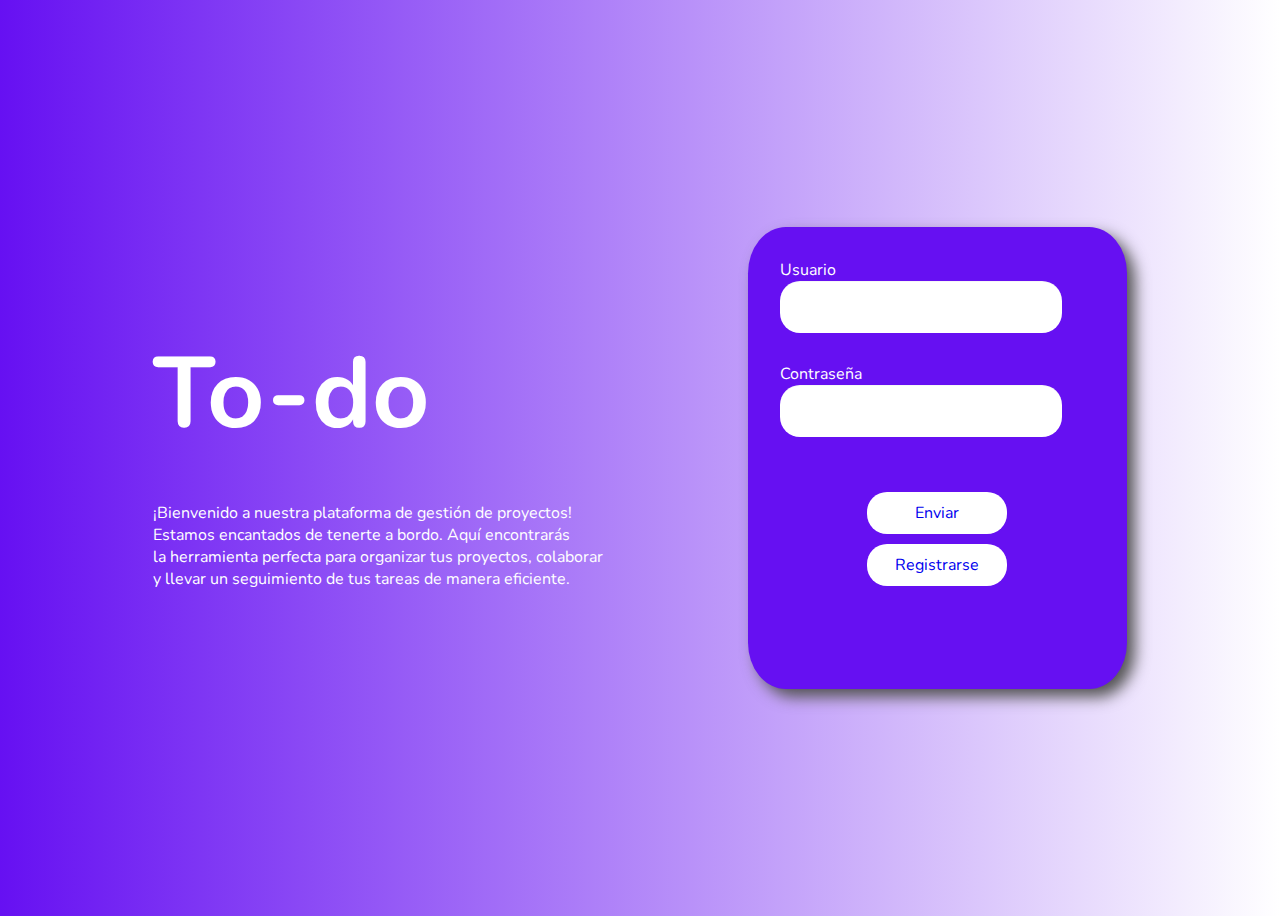
==== index.html @ 42b2934e "11/11" ====
<!DOCTYPE html>
<html lang="en">
<head>
    <meta charset="UTF-8">
    <meta name="viewport" content="width=device-width, initial-scale=1.0">
    <title>To-do</title>
    <link rel="stylesheet" href="https://fonts.googleapis.com/css?family=Nunito">
    <link href="https://fonts.googleapis.com/css2?family=Nunito:wght@400;700&display=swap" rel="stylesheet">
    <link rel="stylesheet" href="css/index.css">
</head>
<body>

<div class="Contenedor">
<div class="Info">
    <h1 class="Titulo">To-do</h1>
    <p class="Text"> ¡Bienvenido a nuestra plataforma de gestión de proyectos! </p>
    <p class="Text"> Estamos encantados de tenerte a bordo. Aquí encontrarás </p>
    <p class="Text"> la herramienta perfecta para organizar tus proyectos, colaborar</p>
    <p class="Text">  y llevar un seguimiento de tus tareas de manera eficiente. </p>

</div>
<div class="Caja">
    <form action="inicio.html" method="GET" class="Formulario">
        <label for="name">Usuario</label>
        <input type="text" id="name" name="user_name">
        <br>

        <label for="password">Contraseña</label>
        <input type="password" id="password" name="user_password">
        <br>
   </form>

   <a href="inicio.html" class="Btn">Enviar</a>
   <a href="registro.html" class="Btn">Registrarse</a>

</div>
</div>
</body>
</html>
---- css/index.css ----
* {
    font-family: 'Nunito';
    }

    body{
        background: linear-gradient(to right, #6610F2, white);
        color:white;
    }
    .Contenedor{
        display: flex;
        flex-wrap: wrap;
        flex-direction: row;
        align-items: center;
        height: 100vh;
        width: 100%;
       /*background-color: aqua;*/
        justify-content: space-evenly;
    }

    .Caja{
        background-color: #6610F2;
        width: 30%;
        height: 50%;
        display: flex;
        flex-direction: column;
        border-radius: 10%;
        text-align: center;
        align-items: center;
        padding-top: 1%;
        box-shadow: 8px 8px 15px rgb(84, 84, 84);
    }

    .Titulo{
        font-size: 100px;
        margin: 0px;
        margin-bottom: 40px;
    }

    label{
        color:white;
    }

    .Formulario {
        margin: 10px auto;
        padding: 10px 20px;
        border-radius: 8px;
        text-align: left;
    }

    .Formulario input[type="text"],
    .Formulario input[type="email"],
    .Formulario input[type="password"],
    .Formulario textarea,
    .Formulario select {
        background: rgba(255, 255, 255, 0.1);
        border: none;
        border-radius: 20px;
        font-size: 16px;
        height: auto;
        margin: 0;
        outline: 0;
        padding: 15px;
        width: 80%;
        background-color: #ffffff;
        color: #000000;
        box-shadow: 0 1px 0 rgba(0, 0, 0, 0.03) inset;
        margin-bottom: 30px;
        
    }

    a:link, a:visited {
        text-decoration: none;
        cursor: pointer;
    }

    a:link:active, a:visited:active {
        text-decoration: none;
    }

    .Btn{
        padding: 10px 20px;
        margin: 5px;
        border:none;
        border-radius: 20px;
        width: 100px;
        background-color: white;
    }

    .Btn:hover{
        background-color: rgb(0, 0, 0);
        color:white;
    }

    .Text{
        margin-block-start: 0px;
        margin-block-end: 0px;
        margin-inline-start: 0px;
        margin-inline-end: 0px;
    }

    @media screen and (max-width: 900px){
        .Contenedor{
            flex-wrap: nowrap;
        }
        .Caja{
        background-color: #6610F2;
        width: 50%;
        height: 50%;
    }

    }


    @media screen and (max-width: 700px){
        .Btn{
        padding: 8px 16px;
        margin: 5px;
        width: 80px;
    }
        .Contenedor{
            flex-wrap: nowrap;
        }
        .Caja{
        background-color: #6610F2;
        width: 50%;
        height: 50%;
    }
        .Titulo{
        font-size: 80px;
    }

    }
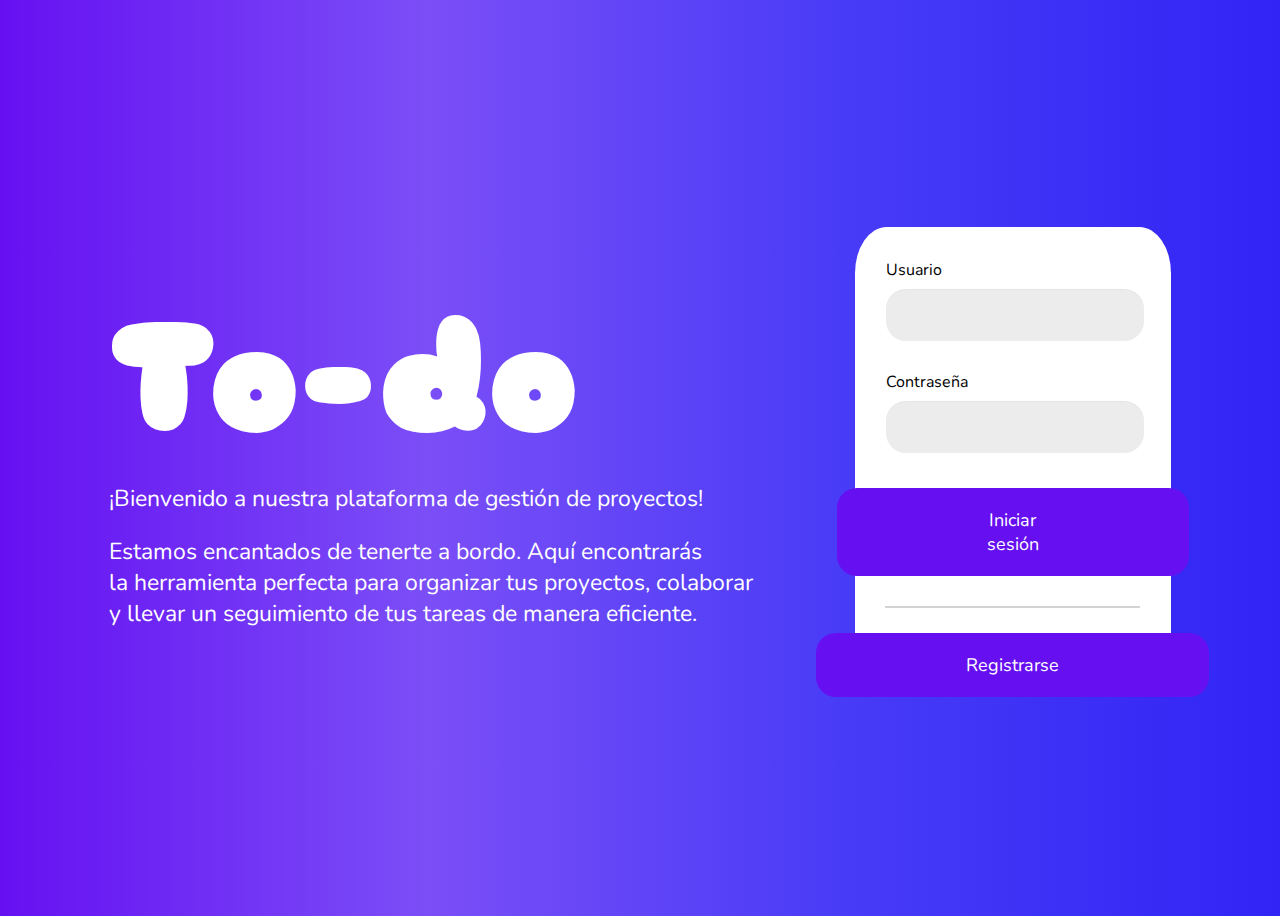
==== commit f4790ebf: "algunos arreglos y cambios" ====
--- a/index.html
+++ b/index.html
@@ -4,16 +4,21 @@
     <meta charset="UTF-8">
     <meta name="viewport" content="width=device-width, initial-scale=1.0">
     <title>To-do</title>
+
+    <link rel="preconnect" href="https://fonts.googleapis.com">
+<link rel="preconnect" href="https://fonts.gstatic.com" crossorigin>
+<link href="https://fonts.googleapis.com/css2?family=Sniglet&display=swap" rel="stylesheet">
     <link rel="stylesheet" href="https://fonts.googleapis.com/css?family=Nunito">
     <link href="https://fonts.googleapis.com/css2?family=Nunito:wght@400;700&display=swap" rel="stylesheet">
     <link rel="stylesheet" href="css/index.css">
+
 </head>
 <body>
 
 <div class="Contenedor">
 <div class="Info">
     <h1 class="Titulo">To-do</h1>
-    <p class="Text"> ¡Bienvenido a nuestra plataforma de gestión de proyectos! </p>
+    <p class="Text"> ¡Bienvenido a nuestra plataforma de gestión de proyectos! </p><br>
     <p class="Text"> Estamos encantados de tenerte a bordo. Aquí encontrarás </p>
     <p class="Text"> la herramienta perfecta para organizar tus proyectos, colaborar</p>
     <p class="Text">  y llevar un seguimiento de tus tareas de manera eficiente. </p>
@@ -30,7 +35,8 @@
         <br>
    </form>
 
-   <a href="inicio.html" class="Btn">Enviar</a>
+   <a href="inicio.html" class="Btn">Iniciar sesión</a>
+   <hr>
    <a href="registro.html" class="Btn">Registrarse</a>
 
 </div>
--- a/css/index.css
+++ b/css/index.css
@@ -2,8 +2,20 @@
     font-family: 'Nunito';
     }
 
+    /* Color library */
+
+    :root {
+        --brand-color: #6610F2;
+        --second-brand-color: #1A8FE3;
+        --first-color: #2EE696;
+        --second-color: #E6C229;
+        --third-color: #F17105;
+        --forth-color: #D11149;
+
+    }
+
     body{
-        background: linear-gradient(to right, #6610F2, white);
+        background: linear-gradient(to right, #6610F2,#7b4ef7, rgb(71, 59, 247), #3224f5);
         color:white;
     }
     .Contenedor{
@@ -18,8 +30,8 @@
     }
 
     .Caja{
-        background-color: #6610F2;
-        width: 30%;
+        background-color: white;
+        width: 25%;
         height: 50%;
         display: flex;
         flex-direction: column;
@@ -27,21 +39,22 @@
         text-align: center;
         align-items: center;
         padding-top: 1%;
-        box-shadow: 8px 8px 15px rgb(84, 84, 84);
     }
 
     .Titulo{
-        font-size: 100px;
+        font-size: 150px;
+        font-family: 'Sniglet';
         margin: 0px;
-        margin-bottom: 40px;
+        margin-bottom: 10px;
     }
 
     label{
-        color:white;
+        color:black;
     }
 
     .Formulario {
-        margin: 10px auto;
+        margin: 10px auto 0px auto;
+        width: 80%;
         padding: 10px 20px;
         border-radius: 8px;
         text-align: left;
@@ -60,12 +73,21 @@
         margin: 0;
         outline: 0;
         padding: 15px;
-        width: 80%;
-        background-color: #ffffff;
+        margin-top: 8px;
+        width: 90%;
+        background-color: rgb(236, 236, 236);
         color: #000000;
         box-shadow: 0 1px 0 rgba(0, 0, 0, 0.03) inset;
         margin-bottom: 30px;
         
+    }
+
+    .Formulario input[type="password"] {
+        margin-bottom: 20px;
+    }
+
+    a {
+        color: inherit;
     }
 
     a:link, a:visited {
@@ -78,20 +100,30 @@
     }
 
     .Btn{
-        padding: 10px 20px;
+        padding: 20px 150px;
         margin: 5px;
+        margin-bottom: 30px;
         border:none;
         border-radius: 20px;
-        width: 100px;
-        background-color: white;
+        background-color: var(--brand-color);
+        font-size: 18px;
     }
 
     .Btn:hover{
-        background-color: rgb(0, 0, 0);
+        background-color: #5714c4;
         color:white;
     }
 
+    hr {
+        width: 80%;
+        margin-bottom: 20px;
+        margin-top: 0px;
+        border: 1px solid lightgray;
+    }
+
     .Text{
+        font-size: 23px;
+        margin-top: 0px;
         margin-block-start: 0px;
         margin-block-end: 0px;
         margin-inline-start: 0px;
@@ -99,13 +131,27 @@
     }
 
     @media screen and (max-width: 900px){
+
+
+        .Text {
+            display: none;
+            position: fixed;
+        }
+
         .Contenedor{
-            flex-wrap: nowrap;
+            flex-wrap: wrap;
+            flex-direction: column;
+            justify-content: center;
         }
         .Caja{
-        background-color: #6610F2;
+        background-color: white;
         width: 50%;
         height: 50%;
+
+    }
+
+    .Btn {
+        padding: 15px 90px;
     }
 
     }
@@ -113,15 +159,14 @@
 
     @media screen and (max-width: 700px){
         .Btn{
-        padding: 8px 16px;
-        margin: 5px;
-        width: 80px;
+        padding: 13px 80px;
+        margin-bottom: 20px;
     }
         .Contenedor{
             flex-wrap: nowrap;
         }
         .Caja{
-        background-color: #6610F2;
+        background-color: white;
         width: 50%;
         height: 50%;
     }
